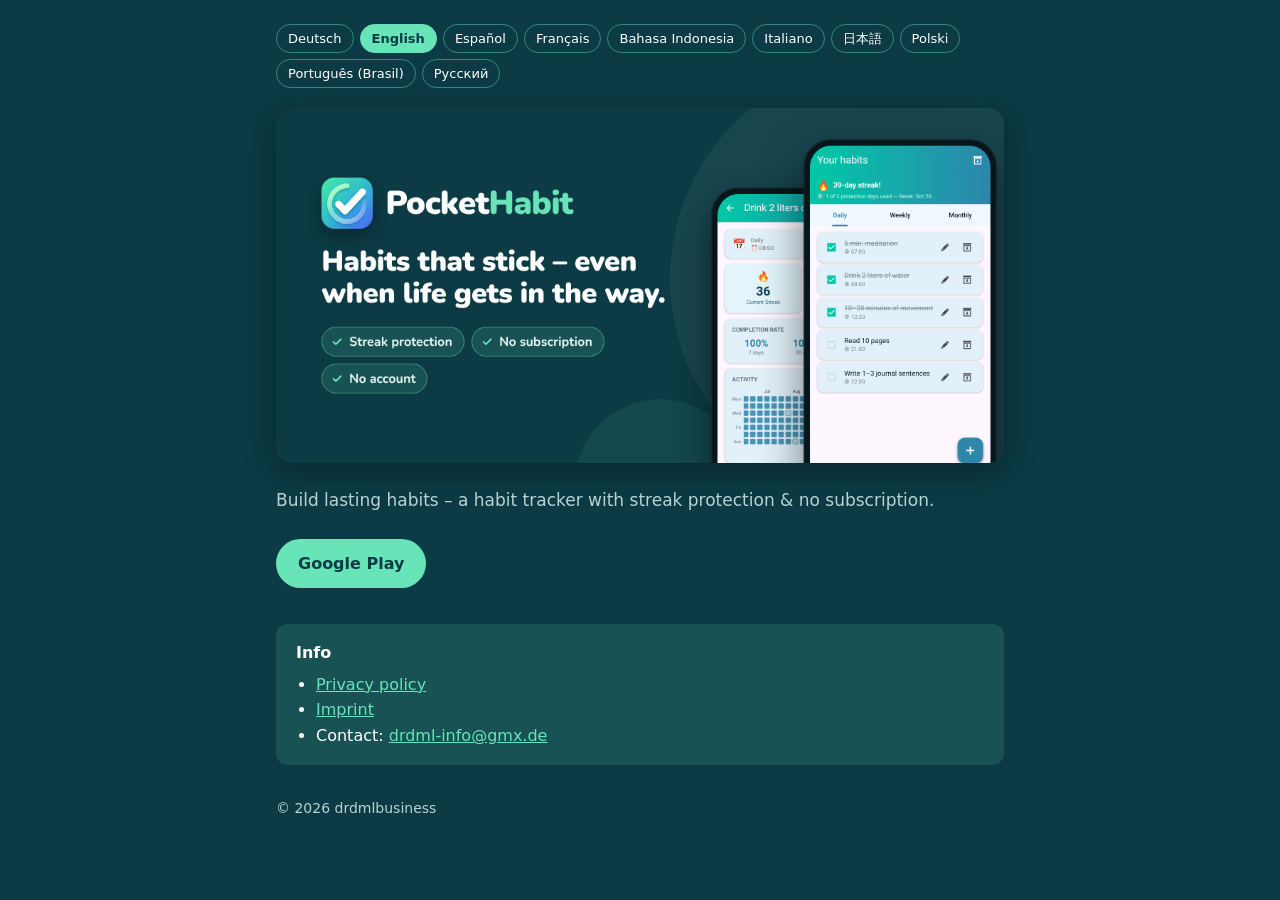
==== index.html @ 0d1404aa "Website for PocketHabit incl. app-ads.txt" ====
<!doctype html>
<html lang="en">
<head>
<meta charset="utf-8">
<meta name="viewport" content="width=device-width, initial-scale=1">
<title>PocketHabit: Habit Tracker</title>
<meta name="description" content="Build lasting habits – a habit tracker with streak protection & no subscription.">
<style>
  :root { color-scheme: dark; --bg: #0c3b45; --card: #195255; --fg: #ffffff; --muted: #b7d3d3; --accent: #67e4b8; }
  * { box-sizing: border-box; }
  body { margin: 0; background: var(--bg); color: var(--fg); font: 16px/1.6 system-ui, -apple-system, "Segoe UI", Roboto, sans-serif; }
  main { max-width: 760px; margin: 0 auto; padding: 24px 16px 48px; }
  nav { display: flex; flex-wrap: wrap; gap: 6px; margin-bottom: 20px; }
  nav button { font: inherit; font-size: 0.8125rem; line-height: 1; padding: 7px 11px; border-radius: 999px; cursor: pointer;
               border: 1px solid rgba(103, 228, 184, 0.45); background: transparent; color: var(--fg); }
  nav button:hover { background: var(--card); }
  nav button[aria-pressed="true"] { background: var(--accent); border-color: var(--accent); color: var(--bg); font-weight: 700; }
  nav button:focus-visible, .store:focus-visible, a:focus-visible { outline: 2px solid var(--accent); outline-offset: 2px; }
  .hero { display: block; width: 100%; height: auto; border-radius: 16px; box-shadow: 0 8px 32px rgba(0, 0, 0, 0.35); }
  p.lead { margin: 24px 0 8px; color: var(--muted); font-size: 1.0625rem; }
  .store { display: inline-block; margin: 16px 0 8px; padding: 12px 22px; border-radius: 999px; background: var(--accent); color: var(--bg); text-decoration: none; font-weight: 700; }
  .store:hover { filter: brightness(1.08); }
  section { margin-top: 28px; padding: 16px 20px; border-radius: 12px; background: var(--card); }
  h2 { margin: 0 0 6px; font-size: 1rem; }
  ul { margin: 0; padding-left: 20px; }
  a { color: var(--accent); }
  footer { margin-top: 32px; font-size: 0.875rem; color: var(--muted); }
</style>
</head>
<body>
<main>
  <nav id="langs" aria-label="Language"></nav>

  <img id="hero" class="hero" src="feature-en.png" width="1024" height="500"
       alt="PocketHabit – Build lasting habits – a habit tracker with streak protection &amp; no subscription.">

  <p id="lead" class="lead">Build lasting habits – a habit tracker with streak protection &amp; no subscription.</p>
  <a class="store" href="https://play.google.com/store/apps/details?id=com.drdml.pockethabit">Google Play</a>

  <section>
    <h2 id="info">Info</h2>
    <ul>
      <li><a id="privacy" href="https://sites.google.com/view/datenschutzpockethabit/english-en">Privacy policy</a></li>
      <li><a id="imprint" href="https://sites.google.com/view/datenschutzpockethabit/impressum">Imprint</a></li>
      <li><span id="contact">Contact</span>: <a href="mailto:drdml-info@gmx.de">drdml-info@gmx.de</a></li>
    </ul>
  </section>

  <footer>© 2026 drdmlbusiness</footer>
</main>

<script>
  // Texte: Titel und Kurzbeschreibung aus dem Store-Eintrag, „Info“, Datenschutz und
  // Impressum aus der App (strings.xml). Datenschutzerklärung gibt es auf Deutsch und Englisch.
  var PRIVACY_DE = "https://sites.google.com/view/datenschutzpockethabit/deutsch-de";
  var PRIVACY_EN = "https://sites.google.com/view/datenschutzpockethabit/english-en";
  var T = {
    de: { name: "Deutsch", title: "PocketHabit: Habit Tracker",
          lead: "Baue Gewohnheiten auf, die bleiben – Habit-Tracker mit Streak-Schutz, ohne Abo.",
          info: "Info", privacy: "Datenschutzerklärung", imprint: "Impressum", contact: "Kontakt" },
    en: { name: "English", title: "PocketHabit: Habit Tracker",
          lead: "Build lasting habits – a habit tracker with streak protection & no subscription.",
          info: "Info", privacy: "Privacy policy", imprint: "Imprint", contact: "Contact" },
    es: { name: "Español", title: "PocketHabit: Hábitos y rutinas",
          lead: "Tracker de hábitos con protección de racha: hábitos duraderos y sin suscripción.",
          info: "Información", privacy: "Política de privacidad", imprint: "Aviso legal", contact: "Contacto" },
    fr: { name: "Français", title: "PocketHabit: Suivi d'habitudes",
          lead: "Suivi d'habitudes avec protection de série – souple et sans abonnement.",
          info: "Informations", privacy: "Politique de confidentialité", imprint: "Mentions légales", contact: "Contact" },
    id: { name: "Bahasa Indonesia", title: "PocketHabit: Pelacak Kebiasaan",
          lead: "Pelacak kebiasaan dengan perlindungan streak – fleksibel & tanpa langganan.",
          info: "Info", privacy: "Kebijakan privasi", imprint: "Informasi hukum", contact: "Kontak" },
    it: { name: "Italiano", title: "PocketHabit: Tracker abitudini",
          lead: "Tracker di abitudini con protezione serie, flessibile e senza abbonamento.",
          info: "Informazioni", privacy: "Informativa sulla privacy", imprint: "Note legali", contact: "Contatti" },
    ja: { name: "日本語", title: "PocketHabit: 習慣トラッカー",
          lead: "長続きする習慣づくりを – ストリーク保護付きの習慣トラッカー。サブスクなし。",
          info: "情報", privacy: "プライバシーポリシー", imprint: "運営情報", contact: "お問い合わせ" },
    pl: { name: "Polski", title: "PocketHabit: Tracker nawyków",
          lead: "Tracker nawyków z ochroną serii: trwałe nawyki, elastycznie i bez subskrypcji.",
          info: "Informacje", privacy: "Polityka prywatności", imprint: "Nota prawna", contact: "Kontakt" },
    pt: { name: "Português (Brasil)", title: "PocketHabit: Hábitos e rotinas",
          lead: "Rastreador de hábitos com proteção de sequência, flexível e sem assinatura.",
          info: "Informações", privacy: "Política de privacidade", imprint: "Aviso legal", contact: "Contato" },
    ru: { name: "Русский", title: "PocketHabit: Трекер привычек",
          lead: "Трекер привычек с защитой серии: устойчивые привычки, гибко и без подписки.",
          info: "Информация", privacy: "Политика конфиденциальности", imprint: "Выходные данные", contact: "Контакты" }
  };
  var ORDER = ["de", "en", "es", "fr", "id", "it", "ja", "pl", "pt", "ru"];
  var HTML_LANG = { pt: "pt-BR" };

  function setLang(code, remember) {
    var t = T[code];
    document.documentElement.lang = HTML_LANG[code] || code;
    document.title = t.title;
    document.querySelector('meta[name="description"]').setAttribute("content", t.lead);
    var hero = document.getElementById("hero");
    hero.src = "feature-" + code + ".png";
    hero.alt = "PocketHabit – " + t.lead;
    document.getElementById("lead").textContent = t.lead;
    document.getElementById("info").textContent = t.info;
    var privacy = document.getElementById("privacy");
    privacy.textContent = t.privacy;
    privacy.href = code === "de" ? PRIVACY_DE : PRIVACY_EN;
    document.getElementById("imprint").textContent = t.imprint;
    document.getElementById("contact").textContent = t.contact;
    var buttons = document.querySelectorAll("#langs button");
    for (var i = 0; i < buttons.length; i++) {
      buttons[i].setAttribute("aria-pressed", buttons[i].getAttribute("data-lang") === code ? "true" : "false");
    }
    if (remember) {
      try { localStorage.setItem("lang", code); } catch (e) {}
    }
  }

  function initialLang() {
    var m = /[?&]lang=([a-z]{2})/.exec(location.search);
    if (m && T[m[1]]) return m[1];
    try { var saved = localStorage.getItem("lang"); if (saved && T[saved]) return saved; } catch (e) {}
    var wanted = navigator.languages || [navigator.language || "en"];
    for (var i = 0; i < wanted.length; i++) {
      var c = String(wanted[i]).toLowerCase().slice(0, 2);
      if (c === "in") c = "id";
      if (T[c]) return c;
    }
    return "en";
  }

  var nav = document.getElementById("langs");
  ORDER.forEach(function (code) {
    var b = document.createElement("button");
    b.type = "button";
    b.textContent = T[code].name;
    b.lang = HTML_LANG[code] || code;
    b.setAttribute("data-lang", code);
    b.addEventListener("click", function () { setLang(code, true); });
    nav.appendChild(b);
  });
  setLang(initialLang(), false);
</script>
</body>
</html>
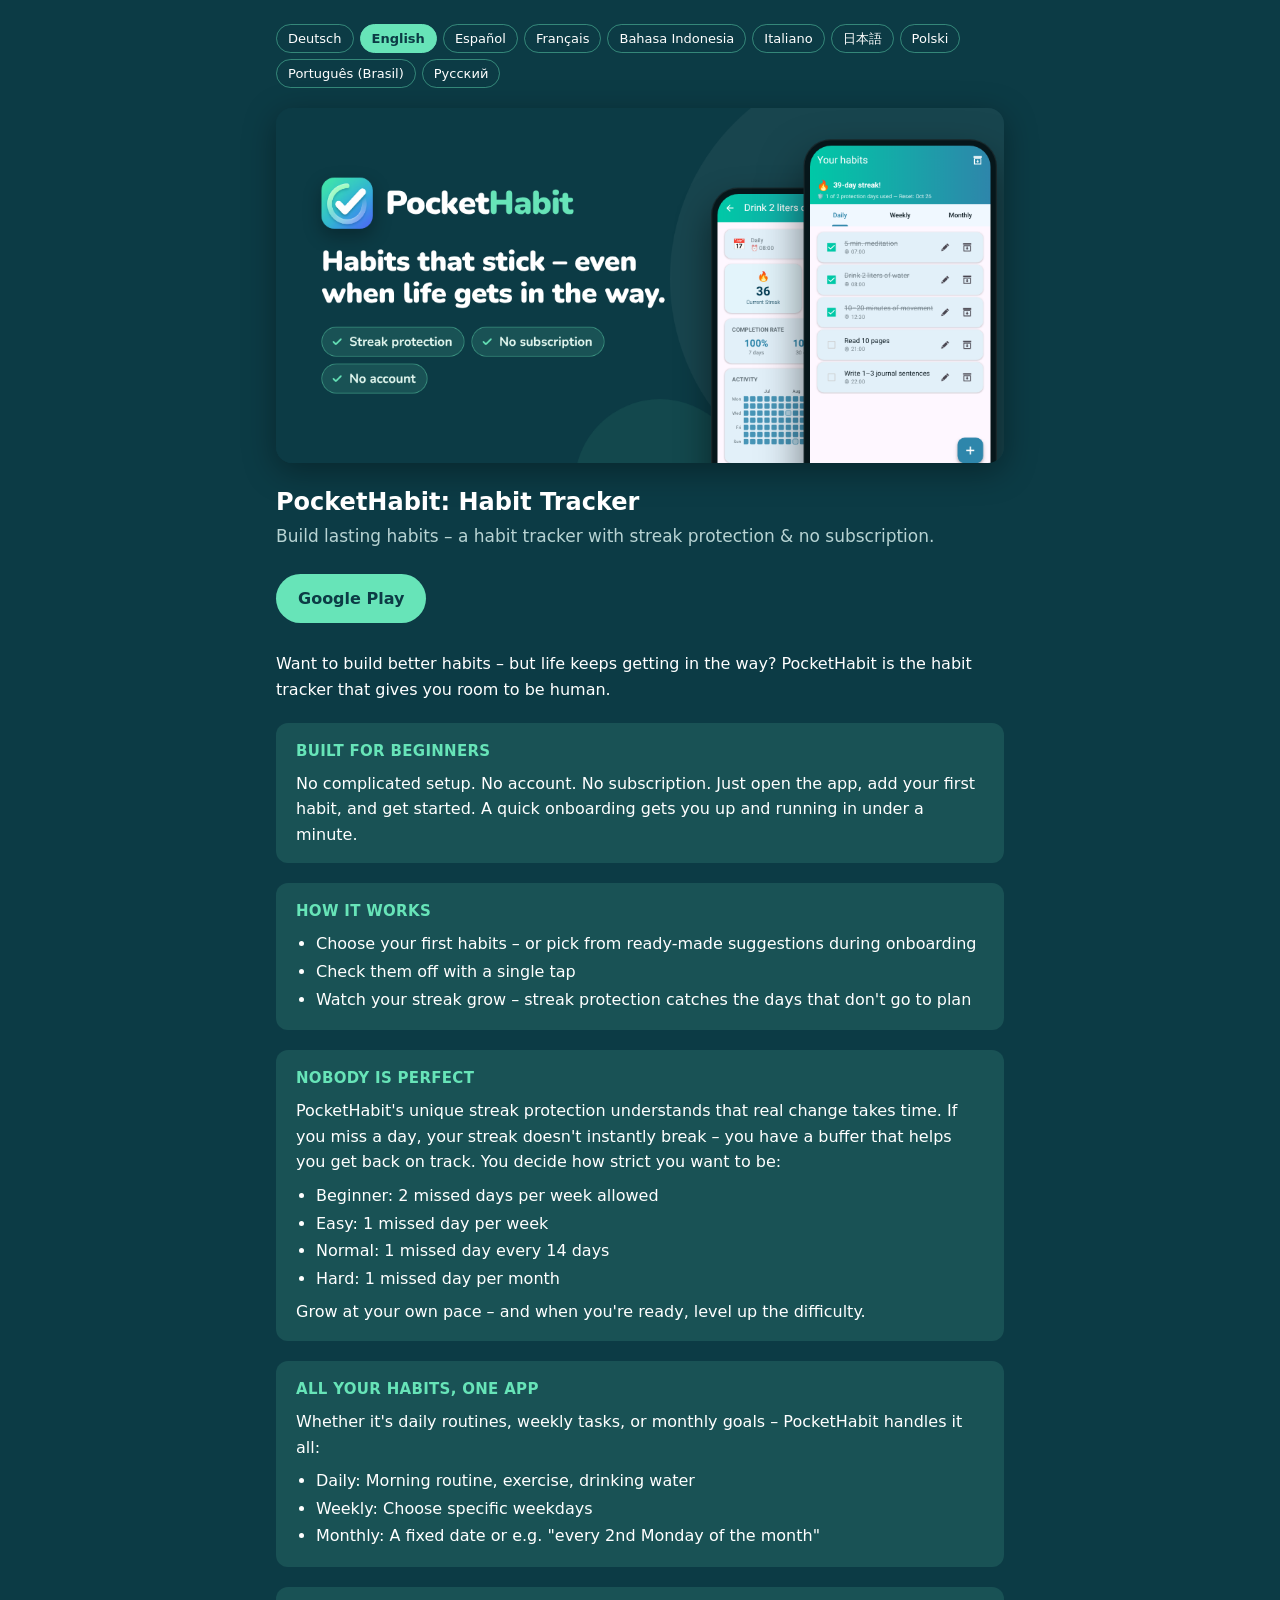
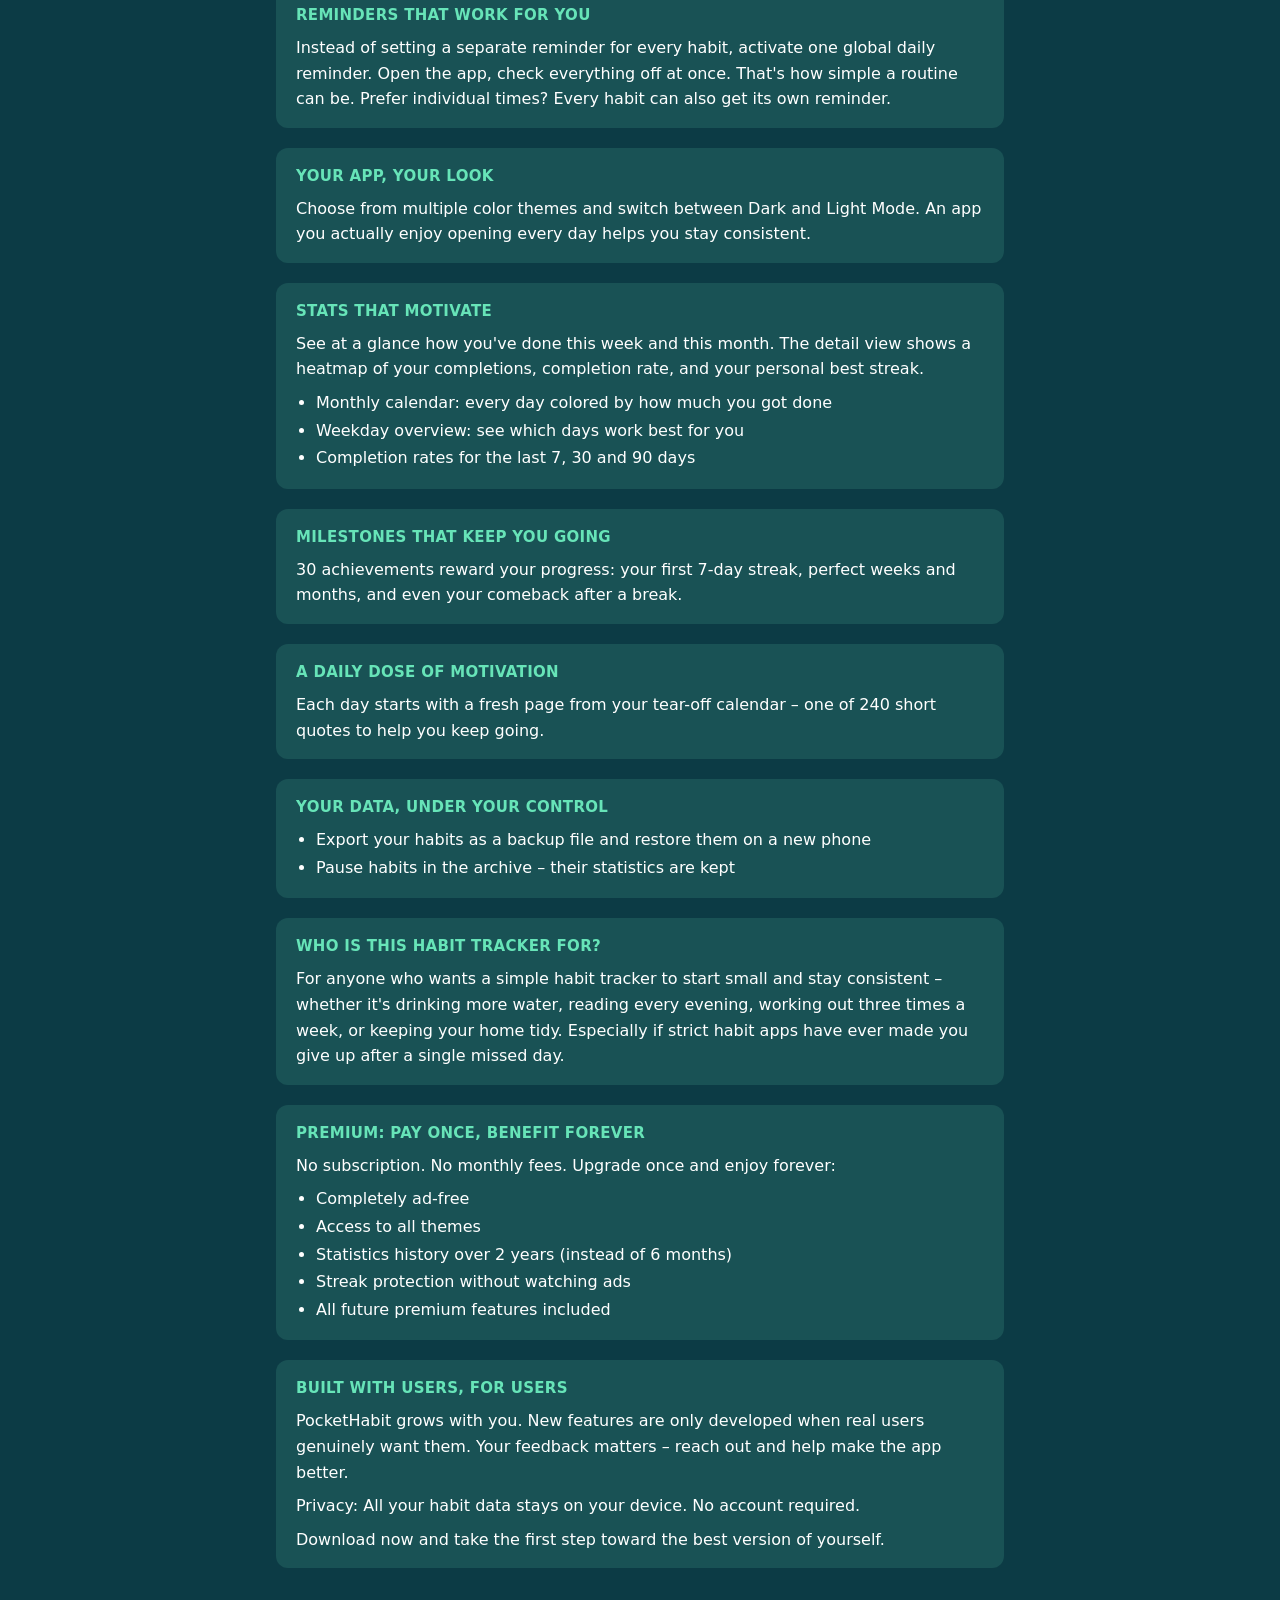
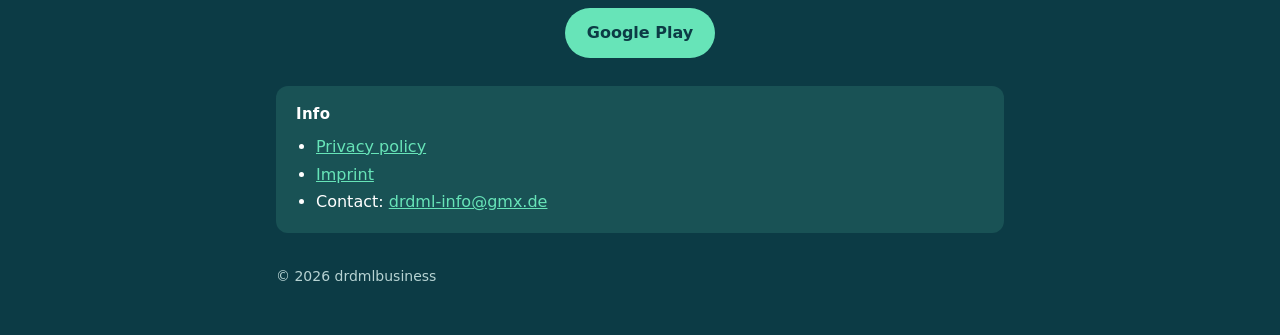
==== commit 3a88215f: "SEO optimization Jede Sprache hat jetzt eine eigene Seite: / ist Englisch, dazu /de/, /es/ usw. bis " ====
--- a/index.html
+++ b/index.html
@@ -4,139 +4,196 @@
 <meta charset="utf-8">
 <meta name="viewport" content="width=device-width, initial-scale=1">
 <title>PocketHabit: Habit Tracker</title>
-<meta name="description" content="Build lasting habits – a habit tracker with streak protection & no subscription.">
-<style>
-  :root { color-scheme: dark; --bg: #0c3b45; --card: #195255; --fg: #ffffff; --muted: #b7d3d3; --accent: #67e4b8; }
-  * { box-sizing: border-box; }
-  body { margin: 0; background: var(--bg); color: var(--fg); font: 16px/1.6 system-ui, -apple-system, "Segoe UI", Roboto, sans-serif; }
-  main { max-width: 760px; margin: 0 auto; padding: 24px 16px 48px; }
-  nav { display: flex; flex-wrap: wrap; gap: 6px; margin-bottom: 20px; }
-  nav button { font: inherit; font-size: 0.8125rem; line-height: 1; padding: 7px 11px; border-radius: 999px; cursor: pointer;
-               border: 1px solid rgba(103, 228, 184, 0.45); background: transparent; color: var(--fg); }
-  nav button:hover { background: var(--card); }
-  nav button[aria-pressed="true"] { background: var(--accent); border-color: var(--accent); color: var(--bg); font-weight: 700; }
-  nav button:focus-visible, .store:focus-visible, a:focus-visible { outline: 2px solid var(--accent); outline-offset: 2px; }
-  .hero { display: block; width: 100%; height: auto; border-radius: 16px; box-shadow: 0 8px 32px rgba(0, 0, 0, 0.35); }
-  p.lead { margin: 24px 0 8px; color: var(--muted); font-size: 1.0625rem; }
-  .store { display: inline-block; margin: 16px 0 8px; padding: 12px 22px; border-radius: 999px; background: var(--accent); color: var(--bg); text-decoration: none; font-weight: 700; }
-  .store:hover { filter: brightness(1.08); }
-  section { margin-top: 28px; padding: 16px 20px; border-radius: 12px; background: var(--card); }
-  h2 { margin: 0 0 6px; font-size: 1rem; }
-  ul { margin: 0; padding-left: 20px; }
-  a { color: var(--accent); }
-  footer { margin-top: 32px; font-size: 0.875rem; color: var(--muted); }
-</style>
+<meta name="description" content="Build lasting habits – a habit tracker with streak protection &amp; no subscription.">
+<link rel="canonical" href="https://drdmlbusiness.github.io/">
+<link rel="alternate" hreflang="de" href="https://drdmlbusiness.github.io/de/">
+<link rel="alternate" hreflang="en" href="https://drdmlbusiness.github.io/">
+<link rel="alternate" hreflang="es" href="https://drdmlbusiness.github.io/es/">
+<link rel="alternate" hreflang="fr" href="https://drdmlbusiness.github.io/fr/">
+<link rel="alternate" hreflang="id" href="https://drdmlbusiness.github.io/id/">
+<link rel="alternate" hreflang="it" href="https://drdmlbusiness.github.io/it/">
+<link rel="alternate" hreflang="ja" href="https://drdmlbusiness.github.io/ja/">
+<link rel="alternate" hreflang="pl" href="https://drdmlbusiness.github.io/pl/">
+<link rel="alternate" hreflang="pt-BR" href="https://drdmlbusiness.github.io/pt/">
+<link rel="alternate" hreflang="ru" href="https://drdmlbusiness.github.io/ru/">
+<link rel="alternate" hreflang="x-default" href="https://drdmlbusiness.github.io/">
+<meta property="og:type" content="website">
+<meta property="og:site_name" content="PocketHabit">
+<meta property="og:title" content="PocketHabit: Habit Tracker">
+<meta property="og:description" content="Build lasting habits – a habit tracker with streak protection &amp; no subscription.">
+<meta property="og:url" content="https://drdmlbusiness.github.io/">
+<meta property="og:image" content="https://drdmlbusiness.github.io/feature-en.png">
+<meta property="og:image:width" content="1024">
+<meta property="og:image:height" content="500">
+<meta property="og:locale" content="en_US">
+<meta property="og:locale:alternate" content="de_DE">
+<meta property="og:locale:alternate" content="es_ES">
+<meta property="og:locale:alternate" content="fr_FR">
+<meta property="og:locale:alternate" content="id_ID">
+<meta property="og:locale:alternate" content="it_IT">
+<meta property="og:locale:alternate" content="ja_JP">
+<meta property="og:locale:alternate" content="pl_PL">
+<meta property="og:locale:alternate" content="pt_BR">
+<meta property="og:locale:alternate" content="ru_RU">
+<meta name="twitter:card" content="summary_large_image">
+<link rel="stylesheet" href="style.css">
+<script type="application/ld+json">
+{
+  "@context": "https://schema.org",
+  "@type": "MobileApplication",
+  "name": "PocketHabit",
+  "alternateName": "PocketHabit: Habit Tracker",
+  "description": "Build lasting habits – a habit tracker with streak protection & no subscription.",
+  "inLanguage": "en",
+  "url": "https://drdmlbusiness.github.io/",
+  "image": "https://drdmlbusiness.github.io/feature-en.png",
+  "operatingSystem": "Android",
+  "applicationCategory": "HealthApplication",
+  "installUrl": "https://play.google.com/store/apps/details?id=com.drdml.pockethabit",
+  "offers": {
+    "@type": "Offer",
+    "price": "0",
+    "priceCurrency": "EUR"
+  },
+  "author": {
+    "@type": "Organization",
+    "name": "drdmlbusiness",
+    "url": "https://drdmlbusiness.github.io/"
+  }
+}
+</script>
 </head>
 <body>
 <main>
-  <nav id="langs" aria-label="Language"></nav>
+  <nav aria-label="Language">
+    <a href="de/" hreflang="de" lang="de">Deutsch</a>
+    <a href="./" hreflang="en" lang="en" aria-current="page">English</a>
+    <a href="es/" hreflang="es" lang="es">Español</a>
+    <a href="fr/" hreflang="fr" lang="fr">Français</a>
+    <a href="id/" hreflang="id" lang="id">Bahasa Indonesia</a>
+    <a href="it/" hreflang="it" lang="it">Italiano</a>
+    <a href="ja/" hreflang="ja" lang="ja">日本語</a>
+    <a href="pl/" hreflang="pl" lang="pl">Polski</a>
+    <a href="pt/" hreflang="pt-BR" lang="pt-BR">Português (Brasil)</a>
+    <a href="ru/" hreflang="ru" lang="ru">Русский</a>
+  </nav>
 
-  <img id="hero" class="hero" src="feature-en.png" width="1024" height="500"
+  <img class="hero" src="feature-en.png" width="1024" height="500"
        alt="PocketHabit – Build lasting habits – a habit tracker with streak protection &amp; no subscription.">
 
-  <p id="lead" class="lead">Build lasting habits – a habit tracker with streak protection &amp; no subscription.</p>
-  <a class="store" href="https://play.google.com/store/apps/details?id=com.drdml.pockethabit">Google Play</a>
+  <h1>PocketHabit: Habit Tracker</h1>
+  <p class="lead">Build lasting habits – a habit tracker with streak protection &amp; no subscription.</p>
+  <a class="store" href="https://play.google.com/store/apps/details?id=com.drdml.pockethabit&amp;hl=en&amp;utm_source=website&amp;utm_campaign=site_en">Google Play</a>
 
+  <div class="intro">
+    <p>Want to build better habits – but life keeps getting in the way? PocketHabit is the habit tracker that gives you room to be human.</p>
+  </div>
   <section>
-    <h2 id="info">Info</h2>
+    <h2>BUILT FOR BEGINNERS</h2>
+    <p>No complicated setup. No account. No subscription. Just open the app, add your first habit, and get started. A quick onboarding gets you up and running in under a minute.</p>
+  </section>
+  <section>
+    <h2>HOW IT WORKS</h2>
     <ul>
-      <li><a id="privacy" href="https://sites.google.com/view/datenschutzpockethabit/english-en">Privacy policy</a></li>
-      <li><a id="imprint" href="https://sites.google.com/view/datenschutzpockethabit/impressum">Imprint</a></li>
-      <li><span id="contact">Contact</span>: <a href="mailto:drdml-info@gmx.de">drdml-info@gmx.de</a></li>
+      <li>Choose your first habits – or pick from ready-made suggestions during onboarding</li>
+      <li>Check them off with a single tap</li>
+      <li>Watch your streak grow – streak protection catches the days that don&#x27;t go to plan</li>
+    </ul>
+  </section>
+  <section>
+    <h2>NOBODY IS PERFECT</h2>
+    <p>PocketHabit&#x27;s unique streak protection understands that real change takes time. If you miss a day, your streak doesn&#x27;t instantly break – you have a buffer that helps you get back on track. You decide how strict you want to be:</p>
+    <ul>
+      <li>Beginner: 2 missed days per week allowed</li>
+      <li>Easy: 1 missed day per week</li>
+      <li>Normal: 1 missed day every 14 days</li>
+      <li>Hard: 1 missed day per month</li>
+    </ul>
+    <p>Grow at your own pace – and when you&#x27;re ready, level up the difficulty.</p>
+  </section>
+  <section>
+    <h2>ALL YOUR HABITS, ONE APP</h2>
+    <p>Whether it&#x27;s daily routines, weekly tasks, or monthly goals – PocketHabit handles it all:</p>
+    <ul>
+      <li>Daily: Morning routine, exercise, drinking water</li>
+      <li>Weekly: Choose specific weekdays</li>
+      <li>Monthly: A fixed date or e.g. &quot;every 2nd Monday of the month&quot;</li>
+    </ul>
+  </section>
+  <section>
+    <h2>REMINDERS THAT WORK FOR YOU</h2>
+    <p>Instead of setting a separate reminder for every habit, activate one global daily reminder. Open the app, check everything off at once. That&#x27;s how simple a routine can be. Prefer individual times? Every habit can also get its own reminder.</p>
+  </section>
+  <section>
+    <h2>YOUR APP, YOUR LOOK</h2>
+    <p>Choose from multiple color themes and switch between Dark and Light Mode. An app you actually enjoy opening every day helps you stay consistent.</p>
+  </section>
+  <section>
+    <h2>STATS THAT MOTIVATE</h2>
+    <p>See at a glance how you&#x27;ve done this week and this month. The detail view shows a heatmap of your completions, completion rate, and your personal best streak.</p>
+    <ul>
+      <li>Monthly calendar: every day colored by how much you got done</li>
+      <li>Weekday overview: see which days work best for you</li>
+      <li>Completion rates for the last 7, 30 and 90 days</li>
+    </ul>
+  </section>
+  <section>
+    <h2>MILESTONES THAT KEEP YOU GOING</h2>
+    <p>30 achievements reward your progress: your first 7-day streak, perfect weeks and months, and even your comeback after a break.</p>
+  </section>
+  <section>
+    <h2>A DAILY DOSE OF MOTIVATION</h2>
+    <p>Each day starts with a fresh page from your tear-off calendar – one of 240 short quotes to help you keep going.</p>
+  </section>
+  <section>
+    <h2>YOUR DATA, UNDER YOUR CONTROL</h2>
+    <ul>
+      <li>Export your habits as a backup file and restore them on a new phone</li>
+      <li>Pause habits in the archive – their statistics are kept</li>
+    </ul>
+  </section>
+  <section>
+    <h2>WHO IS THIS HABIT TRACKER FOR?</h2>
+    <p>For anyone who wants a simple habit tracker to start small and stay consistent – whether it&#x27;s drinking more water, reading every evening, working out three times a week, or keeping your home tidy. Especially if strict habit apps have ever made you give up after a single missed day.</p>
+  </section>
+  <section>
+    <h2>PREMIUM: PAY ONCE, BENEFIT FOREVER</h2>
+    <p>No subscription. No monthly fees. Upgrade once and enjoy forever:</p>
+    <ul>
+      <li>Completely ad-free</li>
+      <li>Access to all themes</li>
+      <li>Statistics history over 2 years (instead of 6 months)</li>
+      <li>Streak protection without watching ads</li>
+      <li>All future premium features included</li>
+    </ul>
+  </section>
+  <section>
+    <h2>BUILT WITH USERS, FOR USERS</h2>
+    <p>PocketHabit grows with you. New features are only developed when real users genuinely want them. Your feedback matters – reach out and help make the app better.</p>
+    <p>Privacy: All your habit data stays on your device. No account required.</p>
+    <p>Download now and take the first step toward the best version of yourself.</p>
+  </section>
+
+  <p class="cta"><a class="store" href="https://play.google.com/store/apps/details?id=com.drdml.pockethabit&amp;hl=en&amp;utm_source=website&amp;utm_campaign=site_en">Google Play</a></p>
+
+  <section class="info">
+    <h2>Info</h2>
+    <ul>
+      <li><a href="https://sites.google.com/view/datenschutzpockethabit/english-en">Privacy policy</a></li>
+      <li><a href="https://sites.google.com/view/datenschutzpockethabit/impressum">Imprint</a></li>
+      <li>Contact: <a href="mailto:drdml-info@gmx.de">drdml-info@gmx.de</a></li>
     </ul>
   </section>
 
   <footer>© 2026 drdmlbusiness</footer>
 </main>
-
 <script>
-  // Texte: Titel und Kurzbeschreibung aus dem Store-Eintrag, „Info“, Datenschutz und
-  // Impressum aus der App (strings.xml). Datenschutzerklärung gibt es auf Deutsch und Englisch.
-  var PRIVACY_DE = "https://sites.google.com/view/datenschutzpockethabit/deutsch-de";
-  var PRIVACY_EN = "https://sites.google.com/view/datenschutzpockethabit/english-en";
-  var T = {
-    de: { name: "Deutsch", title: "PocketHabit: Habit Tracker",
-          lead: "Baue Gewohnheiten auf, die bleiben – Habit-Tracker mit Streak-Schutz, ohne Abo.",
-          info: "Info", privacy: "Datenschutzerklärung", imprint: "Impressum", contact: "Kontakt" },
-    en: { name: "English", title: "PocketHabit: Habit Tracker",
-          lead: "Build lasting habits – a habit tracker with streak protection & no subscription.",
-          info: "Info", privacy: "Privacy policy", imprint: "Imprint", contact: "Contact" },
-    es: { name: "Español", title: "PocketHabit: Hábitos y rutinas",
-          lead: "Tracker de hábitos con protección de racha: hábitos duraderos y sin suscripción.",
-          info: "Información", privacy: "Política de privacidad", imprint: "Aviso legal", contact: "Contacto" },
-    fr: { name: "Français", title: "PocketHabit: Suivi d'habitudes",
-          lead: "Suivi d'habitudes avec protection de série – souple et sans abonnement.",
-          info: "Informations", privacy: "Politique de confidentialité", imprint: "Mentions légales", contact: "Contact" },
-    id: { name: "Bahasa Indonesia", title: "PocketHabit: Pelacak Kebiasaan",
-          lead: "Pelacak kebiasaan dengan perlindungan streak – fleksibel & tanpa langganan.",
-          info: "Info", privacy: "Kebijakan privasi", imprint: "Informasi hukum", contact: "Kontak" },
-    it: { name: "Italiano", title: "PocketHabit: Tracker abitudini",
-          lead: "Tracker di abitudini con protezione serie, flessibile e senza abbonamento.",
-          info: "Informazioni", privacy: "Informativa sulla privacy", imprint: "Note legali", contact: "Contatti" },
-    ja: { name: "日本語", title: "PocketHabit: 習慣トラッカー",
-          lead: "長続きする習慣づくりを – ストリーク保護付きの習慣トラッカー。サブスクなし。",
-          info: "情報", privacy: "プライバシーポリシー", imprint: "運営情報", contact: "お問い合わせ" },
-    pl: { name: "Polski", title: "PocketHabit: Tracker nawyków",
-          lead: "Tracker nawyków z ochroną serii: trwałe nawyki, elastycznie i bez subskrypcji.",
-          info: "Informacje", privacy: "Polityka prywatności", imprint: "Nota prawna", contact: "Kontakt" },
-    pt: { name: "Português (Brasil)", title: "PocketHabit: Hábitos e rotinas",
-          lead: "Rastreador de hábitos com proteção de sequência, flexível e sem assinatura.",
-          info: "Informações", privacy: "Política de privacidade", imprint: "Aviso legal", contact: "Contato" },
-    ru: { name: "Русский", title: "PocketHabit: Трекер привычек",
-          lead: "Трекер привычек с защитой серии: устойчивые привычки, гибко и без подписки.",
-          info: "Информация", privacy: "Политика конфиденциальности", imprint: "Выходные данные", contact: "Контакты" }
-  };
-  var ORDER = ["de", "en", "es", "fr", "id", "it", "ja", "pl", "pt", "ru"];
-  var HTML_LANG = { pt: "pt-BR" };
-
-  function setLang(code, remember) {
-    var t = T[code];
-    document.documentElement.lang = HTML_LANG[code] || code;
-    document.title = t.title;
-    document.querySelector('meta[name="description"]').setAttribute("content", t.lead);
-    var hero = document.getElementById("hero");
-    hero.src = "feature-" + code + ".png";
-    hero.alt = "PocketHabit – " + t.lead;
-    document.getElementById("lead").textContent = t.lead;
-    document.getElementById("info").textContent = t.info;
-    var privacy = document.getElementById("privacy");
-    privacy.textContent = t.privacy;
-    privacy.href = code === "de" ? PRIVACY_DE : PRIVACY_EN;
-    document.getElementById("imprint").textContent = t.imprint;
-    document.getElementById("contact").textContent = t.contact;
-    var buttons = document.querySelectorAll("#langs button");
-    for (var i = 0; i < buttons.length; i++) {
-      buttons[i].setAttribute("aria-pressed", buttons[i].getAttribute("data-lang") === code ? "true" : "false");
-    }
-    if (remember) {
-      try { localStorage.setItem("lang", code); } catch (e) {}
-    }
-  }
-
-  function initialLang() {
+  (function () {
     var m = /[?&]lang=([a-z]{2})/.exec(location.search);
-    if (m && T[m[1]]) return m[1];
-    try { var saved = localStorage.getItem("lang"); if (saved && T[saved]) return saved; } catch (e) {}
-    var wanted = navigator.languages || [navigator.language || "en"];
-    for (var i = 0; i < wanted.length; i++) {
-      var c = String(wanted[i]).toLowerCase().slice(0, 2);
-      if (c === "in") c = "id";
-      if (T[c]) return c;
-    }
-    return "en";
-  }
-
-  var nav = document.getElementById("langs");
-  ORDER.forEach(function (code) {
-    var b = document.createElement("button");
-    b.type = "button";
-    b.textContent = T[code].name;
-    b.lang = HTML_LANG[code] || code;
-    b.setAttribute("data-lang", code);
-    b.addEventListener("click", function () { setLang(code, true); });
-    nav.appendChild(b);
-  });
-  setLang(initialLang(), false);
+    if (!m) return;
+    var c = m[1] === "in" ? "id" : m[1];
+    if (["de", "es", "fr", "id", "it", "ja", "pl", "pt", "ru"].indexOf(c) >= 0) location.replace(c + "/");
+  })();
 </script>
 </body>
 </html>
--- a/style.css
+++ b/style.css
@@ -0,0 +1,27 @@
+:root { color-scheme: dark; --bg: #0c3b45; --card: #195255; --fg: #ffffff; --muted: #b7d3d3; --accent: #67e4b8; }
+* { box-sizing: border-box; }
+body { margin: 0; background: var(--bg); color: var(--fg); font: 16px/1.6 system-ui, -apple-system, "Segoe UI", Roboto, sans-serif; }
+main { max-width: 760px; margin: 0 auto; padding: 24px 16px 48px; }
+nav { display: flex; flex-wrap: wrap; gap: 6px; margin-bottom: 20px; }
+nav a { font-size: 0.8125rem; line-height: 1; padding: 7px 11px; border-radius: 999px; text-decoration: none;
+        border: 1px solid rgba(103, 228, 184, 0.45); color: var(--fg); }
+nav a:hover { background: var(--card); }
+nav a[aria-current="page"] { background: var(--accent); border-color: var(--accent); color: var(--bg); font-weight: 700; }
+nav a:focus-visible, .store:focus-visible, a:focus-visible { outline: 2px solid var(--accent); outline-offset: 2px; }
+.hero { display: block; width: 100%; height: auto; border-radius: 16px; box-shadow: 0 8px 32px rgba(0, 0, 0, 0.35); }
+h1 { margin: 24px 0 4px; font-size: 1.5rem; line-height: 1.3; }
+p.lead { margin: 0 0 8px; color: var(--muted); font-size: 1.0625rem; }
+.store { display: inline-block; margin: 16px 0 8px; padding: 12px 22px; border-radius: 999px; background: var(--accent); color: var(--bg); text-decoration: none; font-weight: 700; }
+.store:hover { filter: brightness(1.08); }
+.intro { margin-top: 20px; }
+.intro p { margin: 0 0 8px; }
+section { margin-top: 20px; padding: 16px 20px; border-radius: 12px; background: var(--card); }
+section p { margin: 0 0 8px; }
+section p:last-child, section ul:last-child { margin-bottom: 0; }
+h2 { margin: 0 0 8px; font-size: 0.9375rem; letter-spacing: 0.02em; color: var(--accent); }
+ul { margin: 0 0 8px; padding-left: 20px; }
+li { margin: 2px 0; }
+p.cta { margin: 24px 0 0; text-align: center; }
+section.info h2 { color: var(--fg); }
+a { color: var(--accent); }
+footer { margin-top: 32px; font-size: 0.875rem; color: var(--muted); }
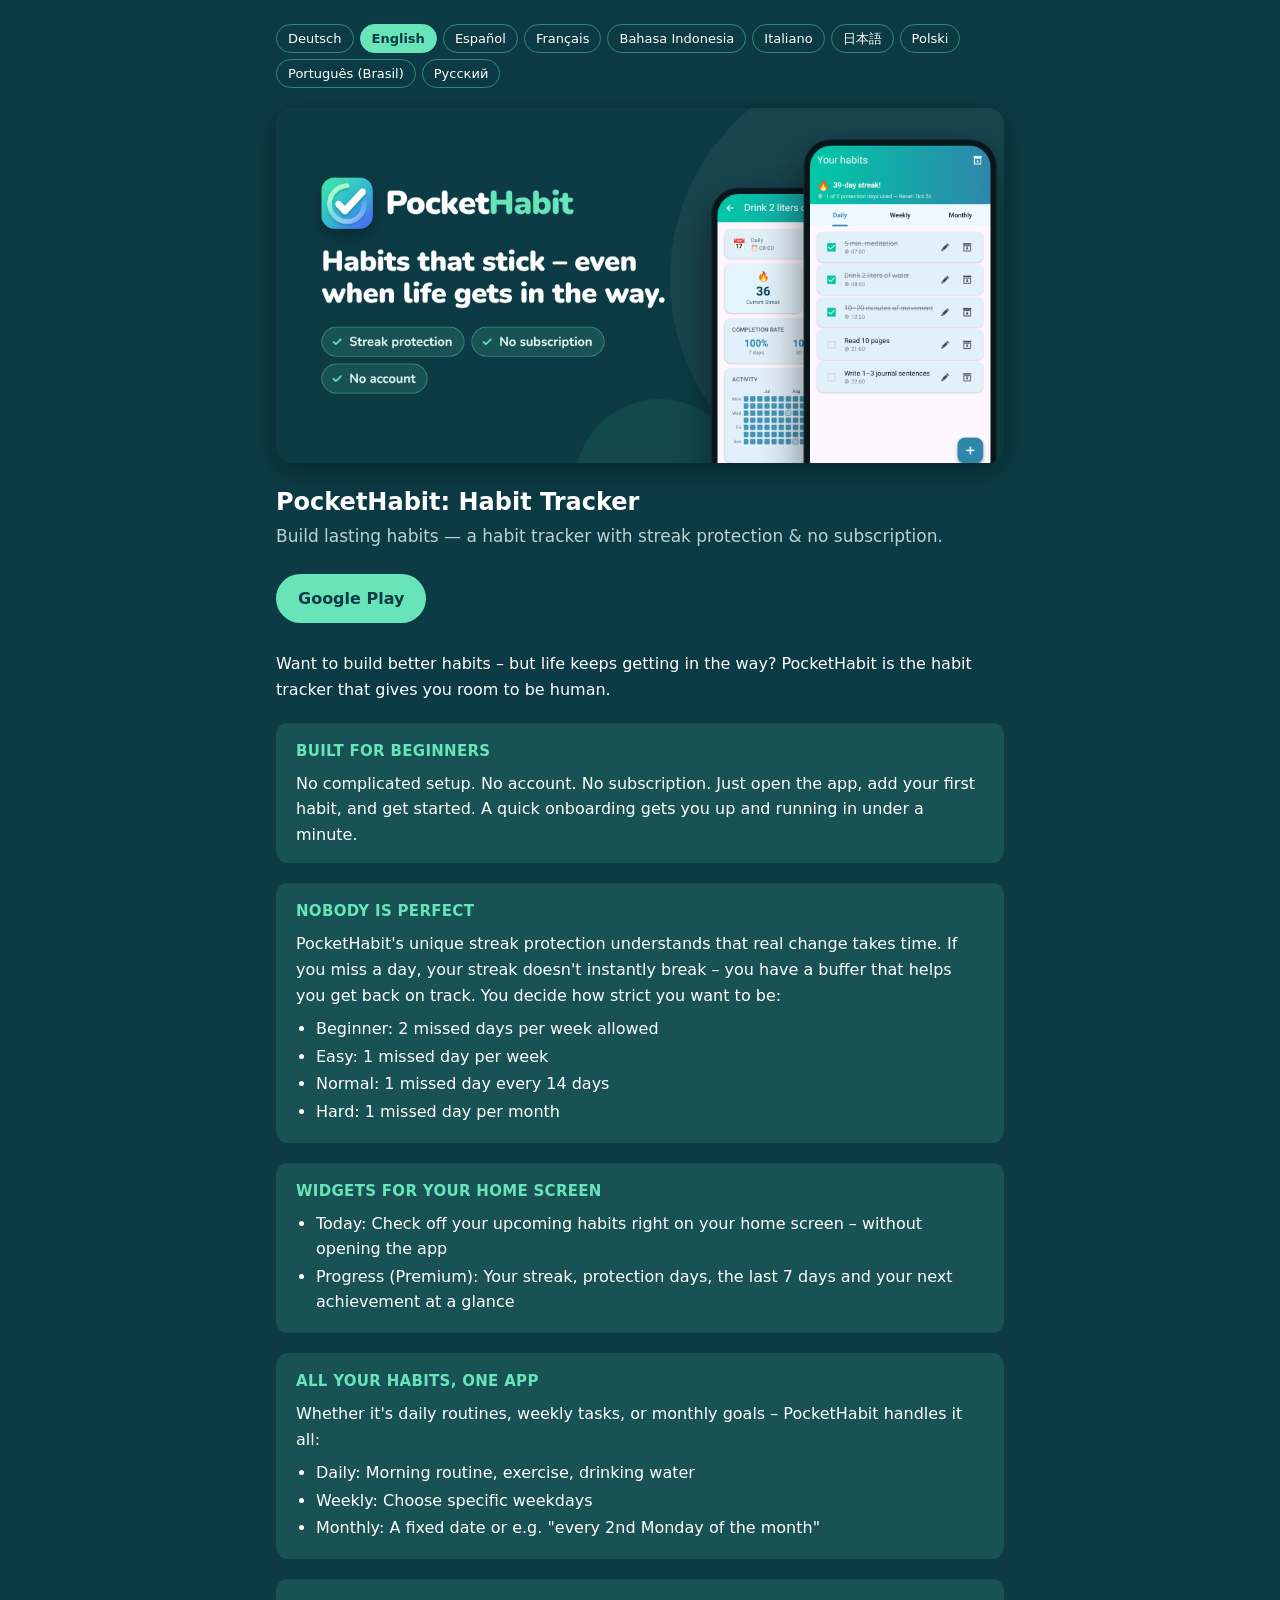
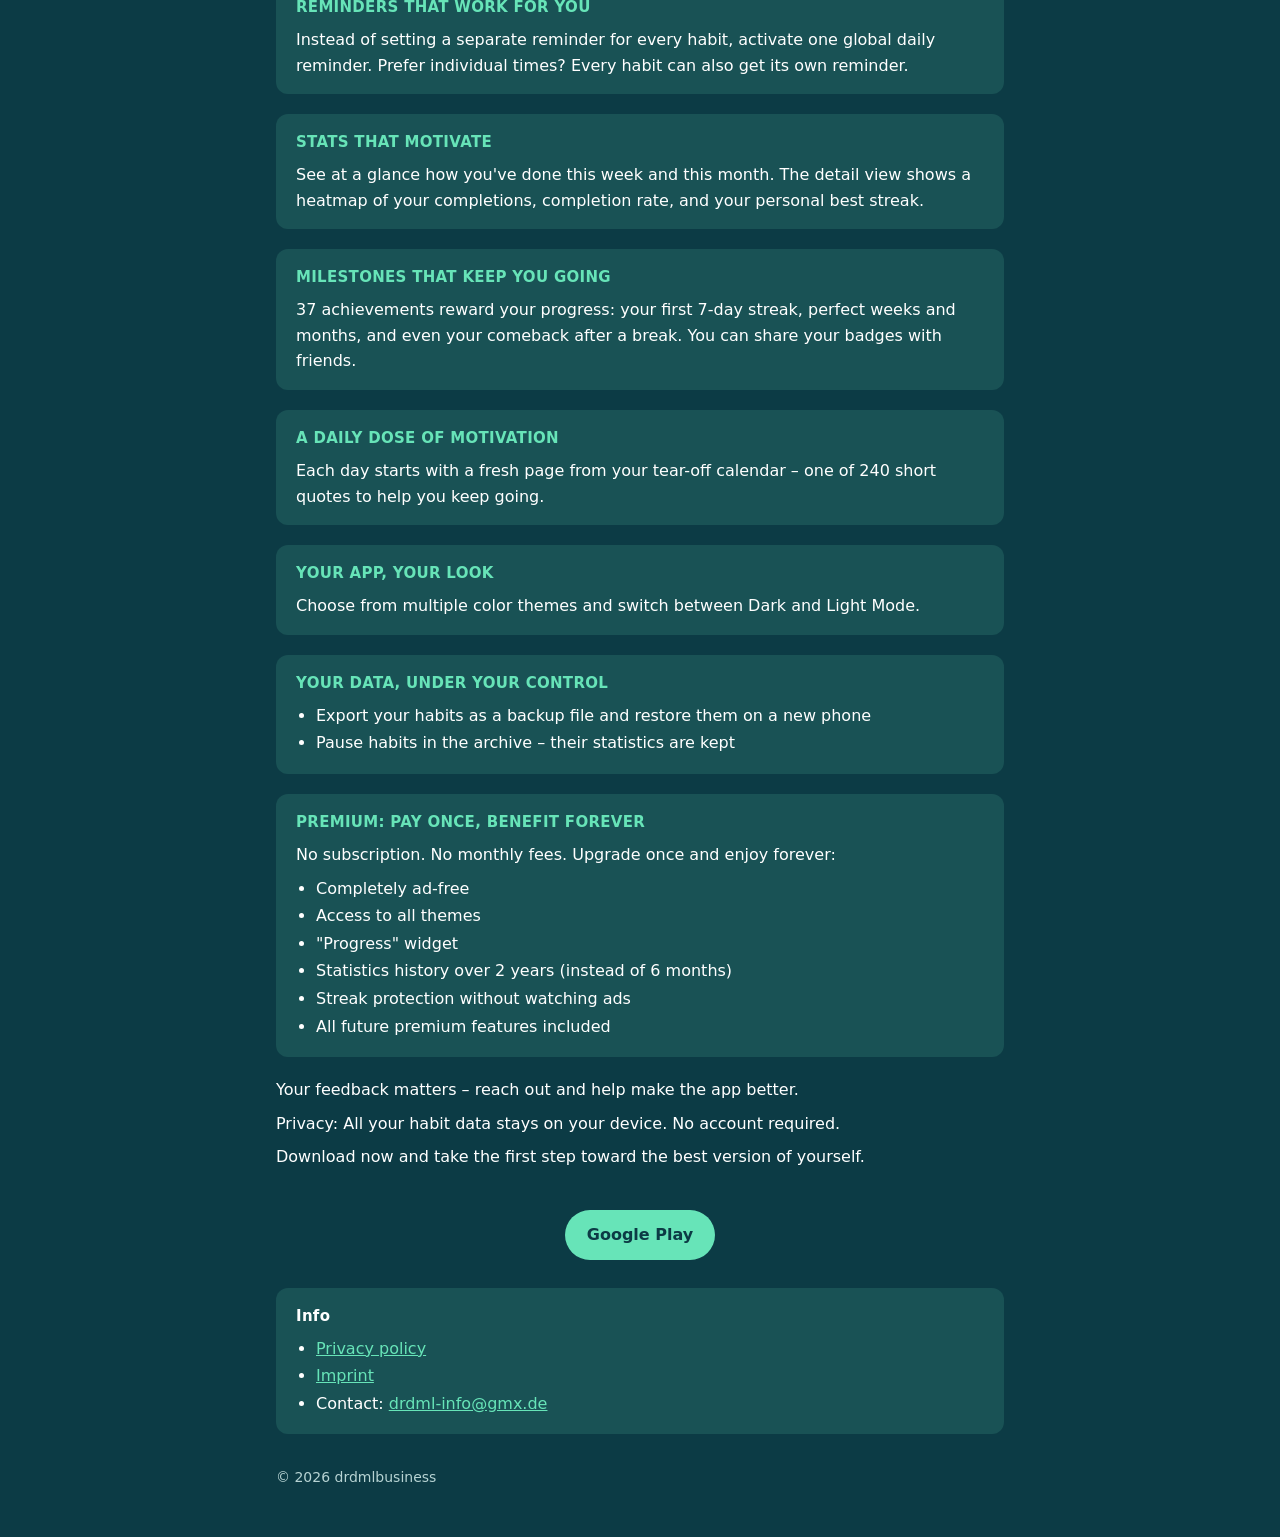
==== commit 18d09d33: "Store-Eintrag 1.1.0: Widgets, 37 Erfolge" ====
--- a/index.html
+++ b/index.html
@@ -4,7 +4,7 @@
 <meta charset="utf-8">
 <meta name="viewport" content="width=device-width, initial-scale=1">
 <title>PocketHabit: Habit Tracker</title>
-<meta name="description" content="Build lasting habits – a habit tracker with streak protection &amp; no subscription.">
+<meta name="description" content="Build lasting habits — a habit tracker with streak protection &amp; no subscription.">
 <link rel="canonical" href="https://drdmlbusiness.github.io/">
 <link rel="alternate" hreflang="de" href="https://drdmlbusiness.github.io/de/">
 <link rel="alternate" hreflang="en" href="https://drdmlbusiness.github.io/">
@@ -20,7 +20,7 @@
 <meta property="og:type" content="website">
 <meta property="og:site_name" content="PocketHabit">
 <meta property="og:title" content="PocketHabit: Habit Tracker">
-<meta property="og:description" content="Build lasting habits – a habit tracker with streak protection &amp; no subscription.">
+<meta property="og:description" content="Build lasting habits — a habit tracker with streak protection &amp; no subscription.">
 <meta property="og:url" content="https://drdmlbusiness.github.io/">
 <meta property="og:image" content="https://drdmlbusiness.github.io/feature-en.png">
 <meta property="og:image:width" content="1024">
@@ -43,7 +43,7 @@
   "@type": "MobileApplication",
   "name": "PocketHabit",
   "alternateName": "PocketHabit: Habit Tracker",
-  "description": "Build lasting habits – a habit tracker with streak protection & no subscription.",
+  "description": "Build lasting habits — a habit tracker with streak protection & no subscription.",
   "inLanguage": "en",
   "url": "https://drdmlbusiness.github.io/",
   "image": "https://drdmlbusiness.github.io/feature-en.png",
@@ -79,10 +79,10 @@
   </nav>
 
   <img class="hero" src="feature-en.png" width="1024" height="500"
-       alt="PocketHabit – Build lasting habits – a habit tracker with streak protection &amp; no subscription.">
+       alt="PocketHabit – Build lasting habits — a habit tracker with streak protection &amp; no subscription.">
 
   <h1>PocketHabit: Habit Tracker</h1>
-  <p class="lead">Build lasting habits – a habit tracker with streak protection &amp; no subscription.</p>
+  <p class="lead">Build lasting habits — a habit tracker with streak protection &amp; no subscription.</p>
   <a class="store" href="https://play.google.com/store/apps/details?id=com.drdml.pockethabit&amp;hl=en&amp;utm_source=website&amp;utm_campaign=site_en">Google Play</a>
 
   <div class="intro">
@@ -93,14 +93,6 @@
     <p>No complicated setup. No account. No subscription. Just open the app, add your first habit, and get started. A quick onboarding gets you up and running in under a minute.</p>
   </section>
   <section>
-    <h2>HOW IT WORKS</h2>
-    <ul>
-      <li>Choose your first habits – or pick from ready-made suggestions during onboarding</li>
-      <li>Check them off with a single tap</li>
-      <li>Watch your streak grow – streak protection catches the days that don&#x27;t go to plan</li>
-    </ul>
-  </section>
-  <section>
     <h2>NOBODY IS PERFECT</h2>
     <p>PocketHabit&#x27;s unique streak protection understands that real change takes time. If you miss a day, your streak doesn&#x27;t instantly break – you have a buffer that helps you get back on track. You decide how strict you want to be:</p>
     <ul>
@@ -109,7 +101,13 @@
       <li>Normal: 1 missed day every 14 days</li>
       <li>Hard: 1 missed day per month</li>
     </ul>
-    <p>Grow at your own pace – and when you&#x27;re ready, level up the difficulty.</p>
+  </section>
+  <section>
+    <h2>WIDGETS FOR YOUR HOME SCREEN</h2>
+    <ul>
+      <li>Today: Check off your upcoming habits right on your home screen – without opening the app</li>
+      <li>Progress (Premium): Your streak, protection days, the last 7 days and your next achievement at a glance</li>
+    </ul>
   </section>
   <section>
     <h2>ALL YOUR HABITS, ONE APP</h2>
@@ -122,28 +120,23 @@
   </section>
   <section>
     <h2>REMINDERS THAT WORK FOR YOU</h2>
-    <p>Instead of setting a separate reminder for every habit, activate one global daily reminder. Open the app, check everything off at once. That&#x27;s how simple a routine can be. Prefer individual times? Every habit can also get its own reminder.</p>
-  </section>
-  <section>
-    <h2>YOUR APP, YOUR LOOK</h2>
-    <p>Choose from multiple color themes and switch between Dark and Light Mode. An app you actually enjoy opening every day helps you stay consistent.</p>
+    <p>Instead of setting a separate reminder for every habit, activate one global daily reminder. Prefer individual times? Every habit can also get its own reminder.</p>
   </section>
   <section>
     <h2>STATS THAT MOTIVATE</h2>
     <p>See at a glance how you&#x27;ve done this week and this month. The detail view shows a heatmap of your completions, completion rate, and your personal best streak.</p>
-    <ul>
-      <li>Monthly calendar: every day colored by how much you got done</li>
-      <li>Weekday overview: see which days work best for you</li>
-      <li>Completion rates for the last 7, 30 and 90 days</li>
-    </ul>
   </section>
   <section>
     <h2>MILESTONES THAT KEEP YOU GOING</h2>
-    <p>30 achievements reward your progress: your first 7-day streak, perfect weeks and months, and even your comeback after a break.</p>
+    <p>37 achievements reward your progress: your first 7-day streak, perfect weeks and months, and even your comeback after a break. You can share your badges with friends.</p>
   </section>
   <section>
     <h2>A DAILY DOSE OF MOTIVATION</h2>
     <p>Each day starts with a fresh page from your tear-off calendar – one of 240 short quotes to help you keep going.</p>
+  </section>
+  <section>
+    <h2>YOUR APP, YOUR LOOK</h2>
+    <p>Choose from multiple color themes and switch between Dark and Light Mode.</p>
   </section>
   <section>
     <h2>YOUR DATA, UNDER YOUR CONTROL</h2>
@@ -153,26 +146,22 @@
     </ul>
   </section>
   <section>
-    <h2>WHO IS THIS HABIT TRACKER FOR?</h2>
-    <p>For anyone who wants a simple habit tracker to start small and stay consistent – whether it&#x27;s drinking more water, reading every evening, working out three times a week, or keeping your home tidy. Especially if strict habit apps have ever made you give up after a single missed day.</p>
-  </section>
-  <section>
     <h2>PREMIUM: PAY ONCE, BENEFIT FOREVER</h2>
     <p>No subscription. No monthly fees. Upgrade once and enjoy forever:</p>
     <ul>
       <li>Completely ad-free</li>
       <li>Access to all themes</li>
+      <li>&quot;Progress&quot; widget</li>
       <li>Statistics history over 2 years (instead of 6 months)</li>
       <li>Streak protection without watching ads</li>
       <li>All future premium features included</li>
     </ul>
   </section>
-  <section>
-    <h2>BUILT WITH USERS, FOR USERS</h2>
-    <p>PocketHabit grows with you. New features are only developed when real users genuinely want them. Your feedback matters – reach out and help make the app better.</p>
+  <div class="outro">
+    <p>Your feedback matters – reach out and help make the app better.</p>
     <p>Privacy: All your habit data stays on your device. No account required.</p>
     <p>Download now and take the first step toward the best version of yourself.</p>
-  </section>
+  </div>
 
   <p class="cta"><a class="store" href="https://play.google.com/store/apps/details?id=com.drdml.pockethabit&amp;hl=en&amp;utm_source=website&amp;utm_campaign=site_en">Google Play</a></p>
 
--- a/style.css
+++ b/style.css
@@ -15,6 +15,8 @@
 .store:hover { filter: brightness(1.08); }
 .intro { margin-top: 20px; }
 .intro p { margin: 0 0 8px; }
+.outro { margin-top: 20px; }
+.outro p { margin: 0 0 8px; }
 section { margin-top: 20px; padding: 16px 20px; border-radius: 12px; background: var(--card); }
 section p { margin: 0 0 8px; }
 section p:last-child, section ul:last-child { margin-bottom: 0; }
